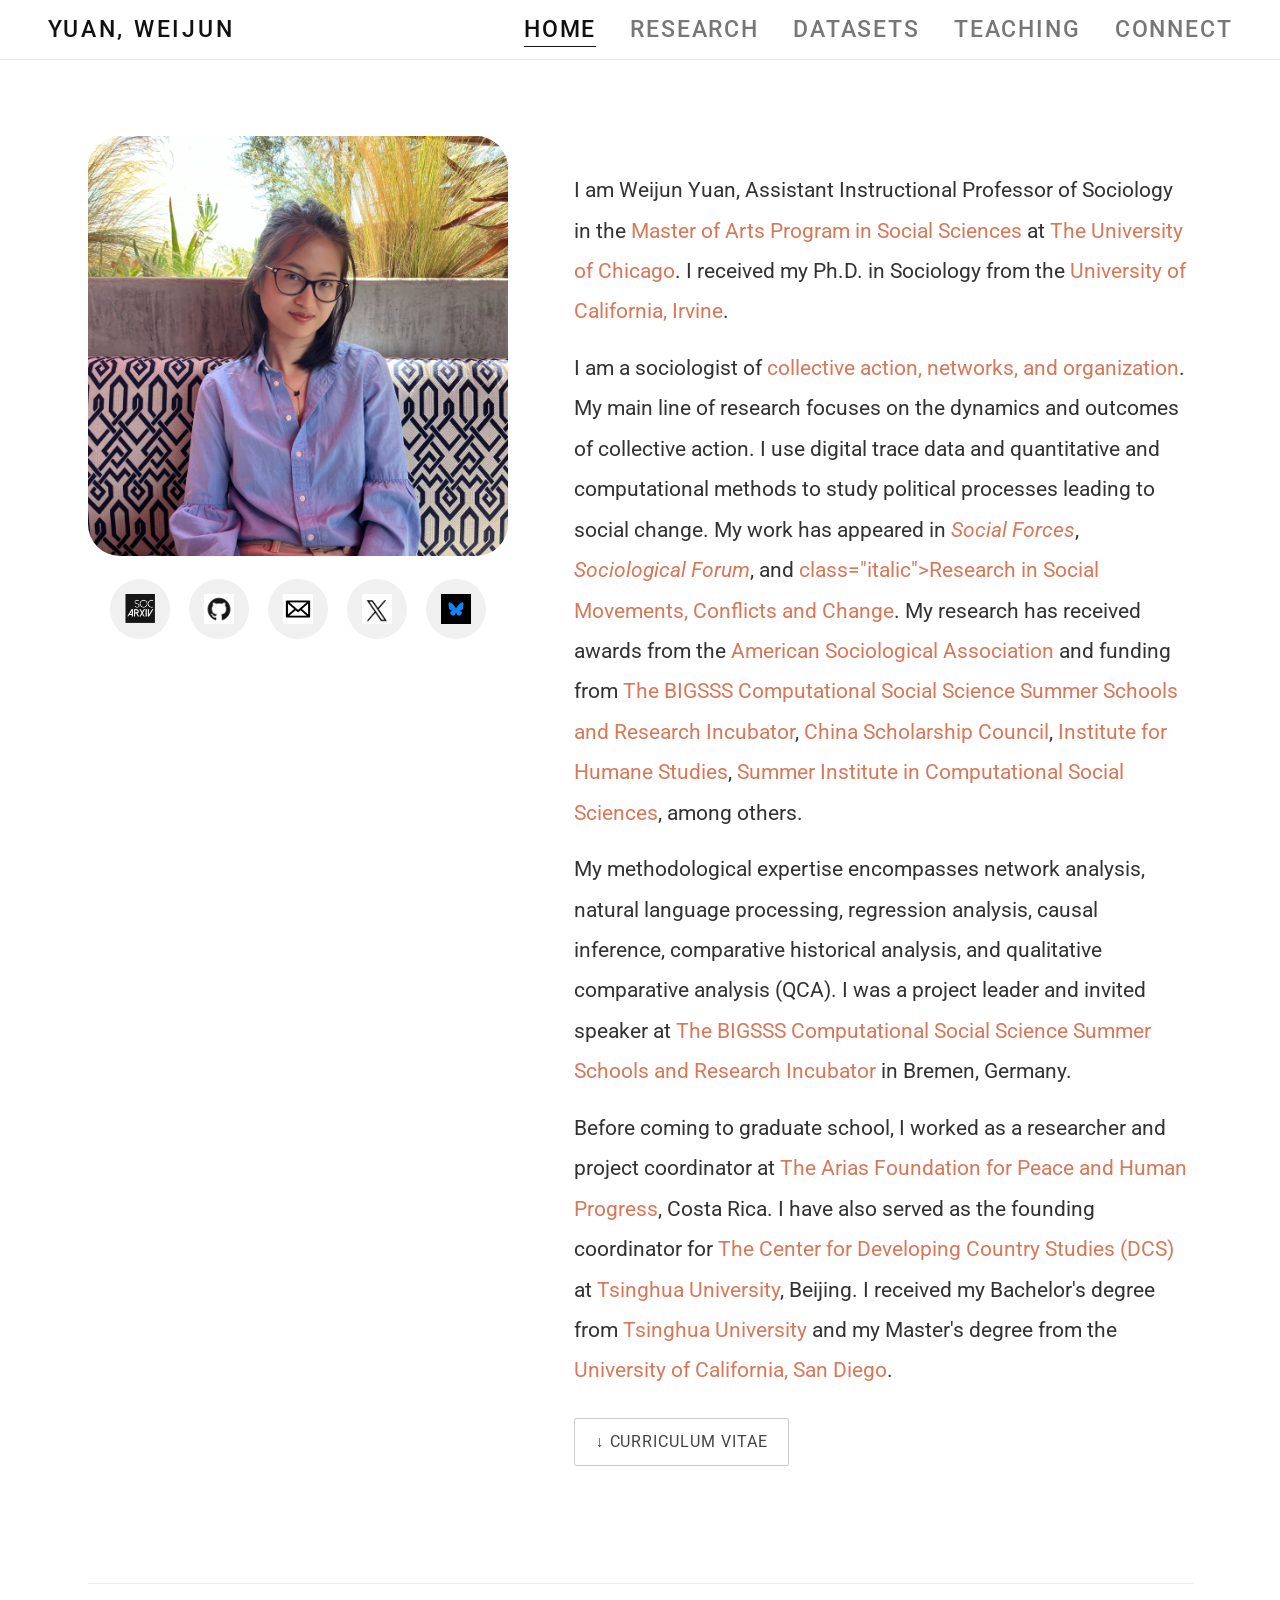
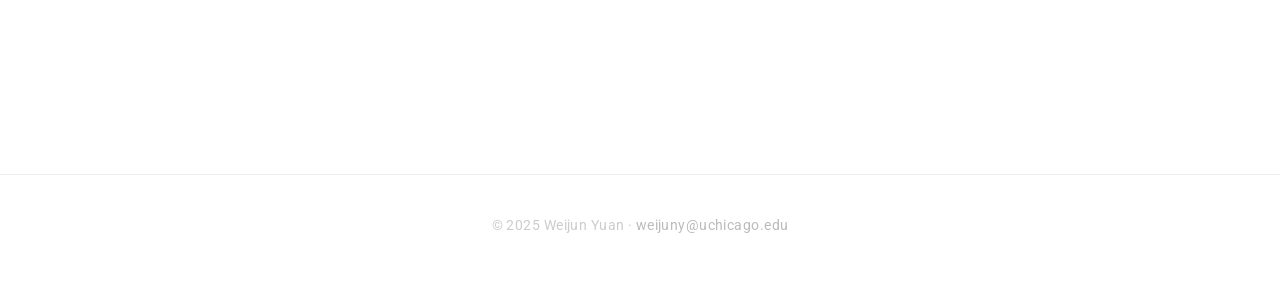
==== index.html @ cd9b41c4 "Update index.html" ====
<!DOCTYPE html>
<html lang="en">
<head>
  <meta charset="UTF-8" />
  <meta name="viewport" content="width=device-width, initial-scale=1.0" />
  <title>Weijun Yuan</title>
  <link rel="stylesheet" href="style.css" />
</head>
<body>

<!-- Navigation -->
<nav>
  <div class="nav-brand"><a href="index.html">YUAN, Weijun</a></div>
  <ul class="nav-links">
    <li><a href="index.html" class="active">Home</a></li>
    <li><a href="research.html">Research</a></li>
    <li><a href="datasets.html">Datasets</a></li>
    <li><a href="teaching.html">Teaching</a></li>
    <li><a href="connect.html">Connect</a></li>
  </ul>
</nav>

<!-- Main Content -->
<main>

  <!-- Hero: Photo left + Text right -->
  <div class="home-hero">
    <div class="home-hero-photo">
      <img src="images/IMG_2944.jpg" alt="Weijun Yuan" />
      <div class="profile-social">
        <!-- OSF / SocArxiv -->
        <a href="https://osf.io/9rnuk/" target="_blank" rel="noopener" title="OSF">
          <img src="images/Soc%20Arxiv.jpg" alt="OSF" />
        </a>
        <!-- GitHub -->
        <a href="https://github.com/yuanweij" target="_blank" rel="noopener" title="GitHub">
          <img src="images/Github.png" alt="GitHub" />
        </a>
        <!-- Email -->
        <a href="mailto:weijuny@uchicago.edu" title="Email">
          <img src="images/Email.jpg" alt="Email" />
        </a>
        <!-- X (Twitter) -->
        <a href="https://x.com/weijun7yuan" target="_blank" rel="noopener" title="X (Twitter)">
          <img src="images/X-twitter.png" alt="X" />
        </a>
        <!-- Bluesky -->
        <a href="https://bsky.app/profile/wyuan-soc.bsky.social" target="_blank" title="Bluesky">
          <img src="images/Bluesky.jpg" alt="Bluesky" />
        </a>
      </div>
    </div>

    <div class="home-hero-text">
      <div class="home-header">
        <h1></h1>
        <p class="tagline"></p>
      </div>

      <section style="margin-top:1.8rem;">
        <p>
          I am Weijun Yuan, Assistant Instructional Professor of Sociology in the
          <a href="https://mapss.uchicago.edu/" target="_blank">Master of Arts Program in Social Sciences</a> 
          at 
          <a href="https://www.uchicago.edu/" target="_blank">The University of Chicago</a>. 
          I received my Ph.D. in Sociology from the <a href="https://www.sociology.uci.edu/" target="_blank">University of California, Irvine</a>.
        </p>
        <p>
          I am a sociologist of 
          <span class="highlight">collective action, networks, and organization</span>. My main line of research focuses on the dynamics and outcomes of collective action. I use digital trace data and quantitative and computational methods to study political processes leading to social change. My work has appeared in
          <a href="https://academic.oup.com/sf" target="_blank" class="italic">Social Forces</a>,
          <a href="https://onlinelibrary.wiley.com/journal/15737799" target="_blank" class="italic">Sociological Forum</a>, and
          <a href="https://www.emerald.com/insight/publication/issn/0163-786X" target="_blank"> class="italic">Research in Social Movements, Conflicts and Change</a>.
          My research has received awards from the
          <a href="https://www.asanet.org/" target="_blank">American Sociological Association</a> and funding from
          <a href="https://www.bigsss-bremen.de/computational-social-science/" target="_blank">The BIGSSS Computational Social Science Summer Schools and Research Incubator</a>,
          <a href="https://www.csc.edu.cn/" target="_blank">China Scholarship Council</a>,
          <a href="https://www.theihs.org/" target="_blank">Institute for Humane Studies</a>,
          <a href="https://compsocialscience.github.io/SICSS/" target="_blank">Summer Institute in Computational Social Sciences</a>, among others.
        </p>
        <p>
          My methodological expertise encompasses network analysis, natural language processing, regression analysis, causal inference, comparative historical analysis, and qualitative comparative analysis (QCA). I was a project leader and invited speaker at
          <a href="https://www.bigsss-bremen.de/computational-social-science/" target="_blank">The BIGSSS Computational Social Science Summer Schools and Research Incubator</a> in Bremen, Germany.
        </p>
        <p>
          Before coming to graduate school, I worked as a researcher and project coordinator at
          <a href="https://arias.or.cr/" target="_blank">The Arias Foundation for Peace and Human Progress</a>, Costa Rica. I have also served as the founding coordinator for
          <a href="https://dcs.tsinghua.edu.cn/" target="_blank">The Center for Developing Country Studies (DCS)</a> at
          <a href="https://www.tsinghua.edu.cn/" target="_blank">Tsinghua University</a>, Beijing. I received my Bachelor's degree from
          <a href="https://www.tsinghua.edu.cn/" target="_blank">Tsinghua University</a> and my Master's degree from the
          <a href="https://www.ucsd.edu/" target="_blank">University of California, San Diego</a>.
        </p>
        <a href="https://www.dropbox.com/scl/fi/51e9zlf8v60ox71qy14ur/cv_weijun-yuan_short.pdf?rlkey=0y07ghoshx89e9ls0js6tg4gv&st=wn84dobl&dl=0" class="cv-link" target="_blank">
          ↓ Curriculum Vitae
        </a>
      </section>
    </div>
  </div>


</main>

<footer>
  <p>© 2025 Weijun Yuan · <a href="mailto:weijuny@uchicago.edu">weijuny@uchicago.edu</a></p>
</footer>

</body>
</html>
---- style.css ----
/* ===== Google Fonts ===== */
@import url('https://fonts.googleapis.com/css2?family=Roboto:ital,wght@0,300;0,400;0,500;0,700;1,400;1,700&family=Droid+Sans:ital,wght@0,400;0,700&display=swap');

/* ===== Reset & Base ===== */
*, *::before, *::after {
  box-sizing: border-box;
  margin: 0;
  padding: 0;
}

html {
  font-size: 19px;
  scroll-behavior: smooth;
}

body {
  font-family: 'Roboto', 'Droid Sans', Helvetica, Arial, sans-serif;
  background-color: #fff;
  color: #1a1a1a;
  line-height: 1.8;
  -webkit-font-smoothing: antialiased;
}

a {
  color: #D97757;
  font-weight: 400;
  text-decoration: none;
  transition: color 0.15s;
}

a:hover {
  color: #b85e3a;
}

/* ===== Navigation ===== */
nav {
  position: sticky;
  top: 0;
  z-index: 100;
  background: #fff;
  border-bottom: 1px solid #e8e8e8;
  padding: 0 2.5rem;
  display: flex;
  align-items: center;
  justify-content: space-between;
  height: 60px;
}

.nav-brand a {
  font-family: 'Roboto', sans-serif;
  font-size: 1.2rem;
  font-weight: 500;
  color: #111;
  letter-spacing: 0.12em;
  text-transform: uppercase;
  text-decoration: none;
  white-space: nowrap;
}

.nav-brand a:hover {
  text-decoration: none;
  color: #000;
}

.nav-links {
  display: flex;
  align-items: center;
  gap: 1.8rem;
  list-style: none;
}

.nav-links li a {
  font-family: 'Roboto', sans-serif;
  font-size: 1.2rem;
  font-weight: 500;
  color: #777;
  letter-spacing: 0.08em;
  text-transform: uppercase;
  text-decoration: none;
  padding-bottom: 3px;
  border-bottom: 1.5px solid transparent;
  transition: color 0.15s, border-color 0.15s;
}

.nav-links li a:hover,
.nav-links li a.active {
  color: #111;
  border-bottom-color: #111;
}

.nav-icons {
  display: flex;
  align-items: center;
  gap: 1.1rem;
}

.nav-icons a {
  display: inline-flex;
  align-items: center;
  color: #999;
  text-decoration: none;
  transition: color 0.15s;
}

.nav-icons a:hover {
  color: #111;
}

.nav-icons svg {
  width: 17px;
  height: 17px;
  fill: currentColor;
}

/* ===== Main Layout ===== */
main {
  max-width: 1200px;
  margin: 0 auto;
  padding: 4rem 2.5rem 6rem;
}

/* ===== Page Header ===== */
.page-header {
  margin-bottom: 3rem;
  padding-bottom: 1.8rem;
  border-bottom: 1px solid #eee;
}

.page-header h1 {
  font-family: 'Roboto', sans-serif;
  font-size: 1.8rem;
  font-weight: 400;
  letter-spacing: 0.08em;
  text-transform: uppercase;
  color: #111;
  margin-bottom: 0.3rem;
}

/* ===== Section Title ===== */
.section-title {
  font-family: 'Roboto', sans-serif;
  font-size: 0.68rem;
  font-weight: 400;
  letter-spacing: 0.18em;
  text-transform: uppercase;
  color: #aaa;
  margin-bottom: 1.2rem;
  padding-bottom: 0.5rem;
  border-bottom: 1px solid #eee;
}

/* ===== Home Page - Hero ===== */
.home-hero {
  display: grid;
  grid-template-columns: 420px 1fr;
  gap: 3.5rem;
  align-items: start;
  margin-bottom: 4rem;
  padding-bottom: 3rem;
  border-bottom: 1px solid #eee;
}

.home-hero-text {}

.home-header h1 {
  font-family: 'Roboto', sans-serif;
  font-size: 2.2rem;
  font-weight: 400;
  letter-spacing: 0.1em;
  text-transform: uppercase;
  color: #111;
  margin-bottom: 0.4rem;
  line-height: 1.2;
}

.home-header .tagline {
  font-size: 0.95rem;
  color: #888;
  font-weight: 400;
  margin-bottom: 1.5rem;
  letter-spacing: 0.02em;
}

.home-hero-photo {
  position: relative;
}

.home-hero-photo img {
  width: 100%;
  aspect-ratio: 1/1;       /* square */
  object-fit: cover;
  display: block;
  filter: grayscale(8%);
  border-radius: 32px;     /* rounded corners */
}

.profile-social {
  display: flex;
  justify-content: center;
  gap: 1.0rem;
  margin-top: 1.2rem;
}

.profile-social a {
  display: inline-flex;
  align-items: center;
  justify-content: center;
  width: 60px;
  height: 60px;
  border-radius: 50%;
  color: #4a5568;
  background: #f0f0f0;
  text-decoration: none;
  transition: all 0.2s ease;
  overflow: hidden;
}

.profile-social a:hover {
  color: #fff;
  background: #2563eb;
  transform: translateY(-2px);
  box-shadow: 0 4px 12px rgba(37, 99, 235, 0.3);
}

.profile-social svg {
  width: 30px;
  height: 30px;
  fill: currentColor;
}

.profile-social img {
  width: 30px;
  height: 30px;
  object-fit: contain;
  border-radius: 0;
  filter: none;
}

section {
  margin-bottom: 3.2rem;
}

section p {
  font-family: 'Roboto', sans-serif;
  font-size: 1.12rem;
  color: #333;
  line-height: 1.9;
  margin-bottom: 0.85rem;
  font-weight: 400;
}

section p:last-child {
  margin-bottom: 0;
}

section p a {
  color: #D97757;
  font-weight: 400;
  text-decoration: none;
}

section p a:hover {
  color: #b85e3a;
}

/* ===== Inline Highlights ===== */ 
.highlight {
  color: #D97757;
  font-weight: 400;
}

.italic {
  font-style: italic;
}

/* ===== Experience / Timeline entries ===== */
.exp-list {
  display: flex;
  flex-direction: column;
  gap: 0;
}

.exp-item {
  display: grid;
  grid-template-columns: 90px 1fr;
  gap: 0 1.5rem;
  padding: 0.65rem 0;
  border-bottom: 1px solid #f5f5f5;
  align-items: baseline;
}

.exp-item:last-child {
  border-bottom: none;
}

.exp-year {
  font-size: 0.78rem;
  color: #bbb;
  font-weight: 400;
  white-space: nowrap;
  padding-top: 0.1rem;
}

.exp-content {
  font-size: 0.92rem;
  color: #333;
  line-height: 1.55;
}

.exp-content strong {
  font-weight: 500;
  color: #111;
}

.exp-content .exp-sub {
  font-size: 0.82rem;
  color: #888;
  display: block;
  margin-top: 0.1rem;
}

/* ===== Method Tags ===== */
.tag-list {
  display: flex;
  flex-wrap: wrap;
  gap: 0.5rem;
  margin-top: 0.4rem;
}

.tag {
  background: #f7f7f7;
  color: #555;
  font-size: 0.78rem;
  font-weight: 400;
  padding: 0.25rem 0.75rem;
  border-radius: 2rem;
  border: 1px solid #e8e8e8;
  letter-spacing: 0.02em;
}

/* ===== CV Button ===== */
.cv-link {
  display: inline-flex;
  align-items: center;
  gap: 0.4rem;
  margin-top: 0.6rem;
  padding: 0.45rem 1.1rem;
  border: 1px solid #ccc;
  color: #444;
  border-radius: 2px;
  font-size: 0.82rem;
  font-weight: 400;
  letter-spacing: 0.06em;
  text-transform: uppercase;
  text-decoration: none;
  transition: border-color 0.15s, color 0.15s, background 0.15s;
}

.cv-link:hover {
  background: #111;
  border-color: #111;
  color: #fff;
  text-decoration: none;
}

/* ===== Research Paper Cards ===== */
.paper-list {
  display: flex;
  flex-direction: column;
  gap: 0;
}

.paper {
  display: grid;
  grid-template-columns: 440px 1fr;
  gap: 0 2.5rem;
  padding: 2.2rem 0;
  border-bottom: 1px solid #f0f0f0;
  align-items: start;
}

.paper:first-child {
  padding-top: 0;
}

.paper:last-child {
  border-bottom: none;
}

/* Alternate layout: even papers have text on left, image on right */
.paper.paper-reverse {
  grid-template-columns: 1fr 440px;
}

.paper.paper-reverse .paper-thumb {
  order: 2;
}

.paper.paper-reverse .paper-body {
  order: 1;
}

.paper-thumb {
  width: 440px;
  flex-shrink: 0;
}

.paper-thumb img {
  width: 100%;
  display: block;
  object-fit: contain;
  border: 1px solid #eee;
}

.paper-body {}

.paper-title {
  font-family: 'Roboto', sans-serif;
  font-size: 1.06rem;
  font-weight: 500;
  color: #111;
  line-height: 1.5;
  margin-bottom: 0.35rem;
}

.paper-title a {
  color: #111;
  text-decoration: none;
}

.paper-title a:hover {
  text-decoration: underline;
  text-decoration-color: #111;
}

.paper-meta {
  font-size: 0.88rem;
  color: #888;
  margin-bottom: 0.6rem;
  line-height: 1.55;
}

.paper-meta em {
  font-style: italic;
  color: #666;
}

.paper-meta .coauthor {
  color: #999;
}

.paper-award {
  display: inline-flex;
  align-items: center;
  gap: 0.3rem;
  font-size: 0.75rem;
  color: #92400e;
  background: #fef3c7;
  border: 1px solid #fde68a;
  padding: 0.18rem 0.6rem;
  border-radius: 2px;
  margin-bottom: 0.6rem;
  font-weight: 400;
  letter-spacing: 0.02em;
}

.paper-status {
  display: inline-block;
  font-size: 0.73rem;
  color: #2563eb;
  background: #eff6ff;
  border: 1px solid #bfdbfe;
  padding: 0.15rem 0.55rem;
  border-radius: 2px;
  margin-bottom: 0.55rem;
  letter-spacing: 0.03em;
  font-weight: 400;
}

/* Toggle abstract */
.abstract-toggle {
  background: none;
  border: none;
  font-size: 0.79rem;
  color: #999;
  cursor: pointer;
  padding: 0;
  margin-top: 0.35rem;
  display: inline-flex;
  align-items: center;
  gap: 0.25rem;
  letter-spacing: 0.04em;
  text-transform: uppercase;
  font-family: 'Roboto', sans-serif;
  font-weight: 400;
}

.abstract-toggle:hover {
  color: #333;
}

.abstract-toggle .toggle-arrow {
  display: inline-block;
  transition: transform 0.2s;
  font-size: 0.7rem;
}

.abstract-toggle.open .toggle-arrow {
  transform: rotate(90deg);
}

.abstract-content {
  margin-top: 0.75rem;
  font-size: 0.87rem;
  color: #555;
  line-height: 1.8;
  display: none;
  font-weight: 300;
  border-left: 2px solid #eee;
  padding-left: 1rem;
}

.abstract-content.open {
  display: block;
}

/* ===== Dataset Cards ===== */
.dataset-list {
  display: flex;
  flex-direction: column;
  gap: 0;
}

.dataset {
  display: grid;
  grid-template-columns: 440px 1fr;
  gap: 0 2.5rem;
  padding: 2.5rem 0;
  border-bottom: 1px solid #f0f0f0;
  align-items: start;
}

.dataset:first-child {
  padding-top: 0;
}

.dataset:last-child {
  border-bottom: none;
}

/* Alternate layout: even datasets have text on left, image on right */
.dataset.dataset-reverse {
  grid-template-columns: 1fr 440px;
}

.dataset.dataset-reverse .dataset-thumb {
  order: 2;
}

.dataset.dataset-reverse .dataset-body {
  order: 1;
}

.dataset-thumb {
  width: 440px;
  flex-shrink: 0;
}

.dataset-thumb img {
  width: 100%;
  display: block;
  object-fit: contain;
  border: 1px solid #eee;
}

.dataset-body {}

.dataset-title {
  font-family: 'Roboto', sans-serif;
  font-size: 1.06rem;
  font-weight: 500;
  color: #111;
  margin-bottom: 0.3rem;
  line-height: 1.45;
}

.dataset-title a {
  color: #111;
  text-decoration: none;
}

.dataset-title a:hover {
  text-decoration: underline;
  text-decoration-color: #111;
}

.dataset-pi {
  font-size: 0.86rem;
  color: #999;
  margin-bottom: 0.7rem;
  font-style: italic;
}

.dataset-body p {
  font-size: 0.96rem;
  color: #444;
  line-height: 1.75;
  margin-bottom: 0.5rem;
  font-weight: 400;
}

.dataset-link {
  display: inline-flex;
  align-items: center;
  gap: 0.3rem;
  font-size: 0.78rem;
  color: #777;
  text-decoration: none;
  letter-spacing: 0.05em;
  text-transform: uppercase;
  border-bottom: 1px solid #ccc;
  padding-bottom: 1px;
  transition: color 0.15s, border-color 0.15s;
}

.dataset-link:hover {
  color: #111;
  border-color: #111;
  text-decoration: none;
}

/* ===== Teaching ===== */
.teaching-grid {
  display: grid;
  grid-template-columns: 1fr 1fr;
  gap: 0 3rem;
  align-items: start;
}

.teaching-section {
  margin-bottom: 2.8rem;
}

.teaching-subsection {
  margin-bottom: 1.8rem;
}

.teaching-role {
  font-family: 'Roboto', sans-serif;
  font-size: 0.68rem;
  font-weight: 500;
  letter-spacing: 0.16em;
  text-transform: uppercase;
  color: #bbb;
  margin-bottom: 0.7rem;
}

.course-list {
  list-style: none;
  padding: 0;
}

.course-list li {
  font-size: 0.98rem;
  color: #333;
  padding: 0.45rem 0;
  border-bottom: 1px solid #f5f5f5;
  display: flex;
  justify-content: space-between;
  align-items: baseline;
  gap: 1rem;
  line-height: 1.5;
  font-weight: 400;
}

.course-list li:last-child {
  border-bottom: none;
}

.course-name {
  flex: 1;
}

.course-name a {
  color: #333;
  text-decoration: none;
}

.course-name a:hover {
  text-decoration: underline;
  text-decoration-color: #555;
  color: #111;
}

.course-level {
  font-size: 0.73rem;
  color: #bbb;
  white-space: nowrap;
  font-weight: 400;
}

/* ===== Connect ===== */
.connect-office-hours {
  margin-bottom: 3rem;
  padding-bottom: 2rem;
  font-weight: 500;
  border-bottom: 1px solid #eee;
}

.connect-office-hours h2 {
  font-family: 'Roboto', sans-serif;
  font-size: 1.4rem;
  font-weight: 500;
  color: #111;
  margin-bottom: 1rem;
  letter-spacing: 0.02em;
}

.connect-office-hours p {
  font-size: 1rem;
  color: #444;
  line-height: 1.85;
  margin-bottom: 0.8rem;
  font-weight: 400;
}

.connect-office-hours p:last-child {
  margin-bottom: 0;
}

.connect-office-hours a {
  color: #D97757;
  text-decoration: none;
  font-weight: 400;
}

.connect-office-hours a:hover {
  color: #b85e3a;
}

/* Contact Form */
.contact-form-section h2 {
  font-family: 'Roboto', sans-serif;
  font-size: 0.68rem;
  font-weight: 500;
  letter-spacing: 0.18em;
  text-transform: uppercase;
  color: #aaa;
  margin-bottom: 1.2rem;
  padding-bottom: 0.5rem;
  border-bottom: 1px solid #eee;
}

.contact-form {
  display: flex;
  flex-direction: column;
  gap: 1.1rem;
  margin-top: 0.8rem;
}

.form-row {
  display: grid;
  grid-template-columns: 1fr 1fr;
  gap: 1rem;
}

.form-group {
  display: flex;
  flex-direction: column;
  gap: 0.35rem;
}

.form-group label {
  font-size: 0.78rem;
  font-weight: 500;
  color: #888;
  letter-spacing: 0.06em;
  text-transform: uppercase;
}

.form-group input,
.form-group textarea {
  border: 1px solid #ddd;
  border-radius: 2px;
  padding: 0.6rem 0.85rem;
  font-size: 0.9rem;
  font-family: 'Roboto', inherit;
  font-weight: 400;
  color: #222;
  outline: none;
  transition: border-color 0.15s;
  background: #fff;
}

.form-group input:focus,
.form-group textarea:focus {
  border-color: #666;
}

.form-group textarea {
  resize: vertical;
  min-height: 130px;
  line-height: 1.7;
}

.form-submit {
  display: inline-flex;
  align-items: center;
  gap: 0.4rem;
  padding: 0.55rem 1.6rem;
  background: #111;
  color: #fff;
  border: none;
  border-radius: 2px;
  font-size: 0.8rem;
  font-family: 'Roboto', inherit;
  font-weight: 500;
  letter-spacing: 0.08em;
  text-transform: uppercase;
  cursor: pointer;
  transition: background 0.15s;
  align-self: flex-start;
}

.form-submit:hover {
  background: #333;
}

/* ===== Footer ===== */
footer {
  text-align: center;
  padding: 2rem 1rem 3rem;
  font-size: 0.76rem;
  color: #ccc;
  border-top: 1px solid #eee;
  font-weight: 400;
  letter-spacing: 0.03em;
}

footer a {
  color: #bbb;
  font-weight: 400;
}

footer a:hover {
  color: #888;
}

/* ===== Responsive ===== */
@media (max-width: 700px) {
  nav {
    padding: 0 1.2rem;
    flex-wrap: wrap;
    height: auto;
    padding-top: 0.6rem;
    padding-bottom: 0.6rem;
    gap: 0.5rem;
  }

  .nav-links {
    gap: 1rem;
  }

  main {
    padding: 2.5rem 1.4rem 4rem;
  }

  .home-hero {
    grid-template-columns: 1fr;
    gap: 2rem;
  }

  .home-hero-photo {
    max-width: 200px;
  }

  .home-header h1 {
    font-size: 1.6rem;
  }

  .paper {
    grid-template-columns: 1fr;
    gap: 1rem 0;
  }

  .paper-thumb {
    width: 100%;
    max-width: 200px;
  }

  .paper.paper-reverse {
    grid-template-columns: 1fr;
  }

  .paper.paper-reverse .paper-thumb {
    order: 0;
  }

  .paper.paper-reverse .paper-body {
    order: 0;
  }

  .dataset {
    grid-template-columns: 1fr;
    gap: 1rem 0;
  }

  .dataset-thumb {
    width: 100%;
    max-width: 320px;
  }

  .dataset.dataset-reverse {
    grid-template-columns: 1fr;
  }

  .dataset.dataset-reverse .dataset-thumb {
    order: 0;
  }

  .dataset.dataset-reverse .dataset-body {
    order: 0;
  }

  .teaching-grid {
    grid-template-columns: 1fr;
  }

  .form-row {
    grid-template-columns: 1fr;
  }
}
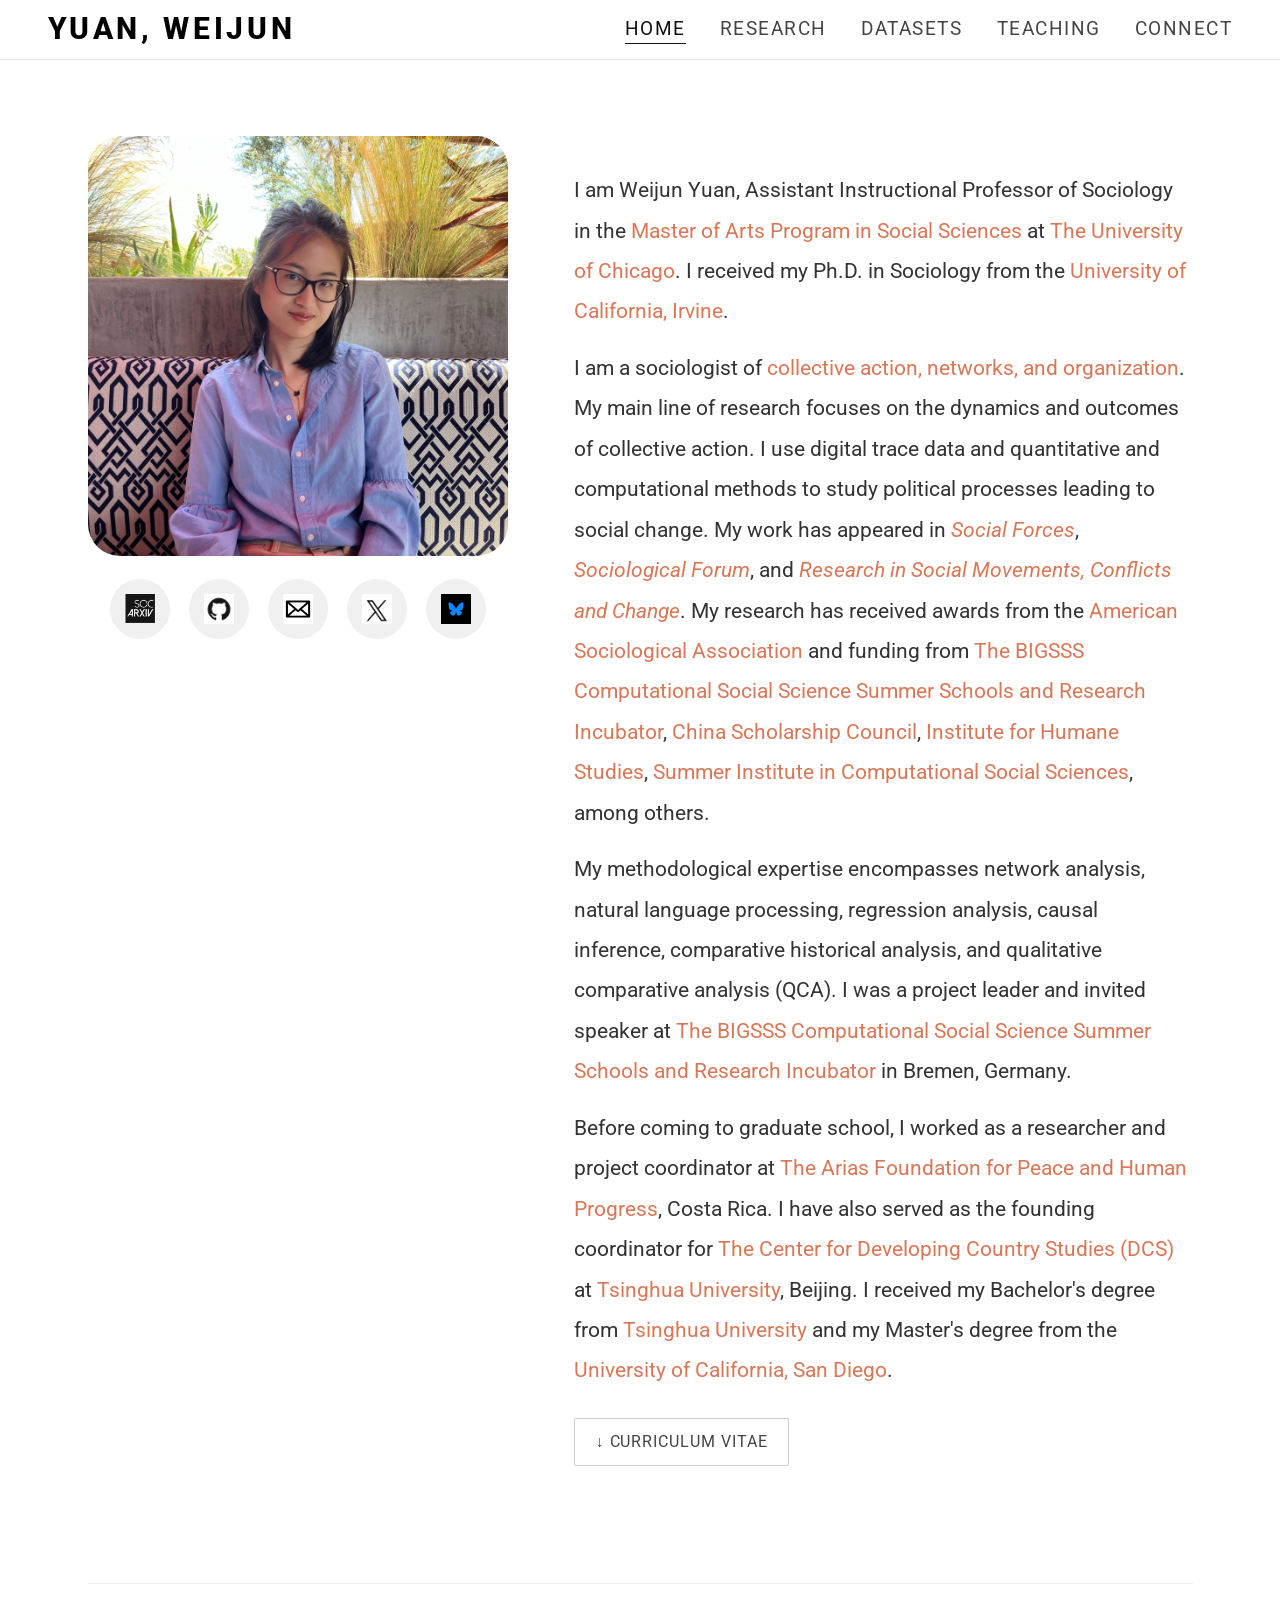
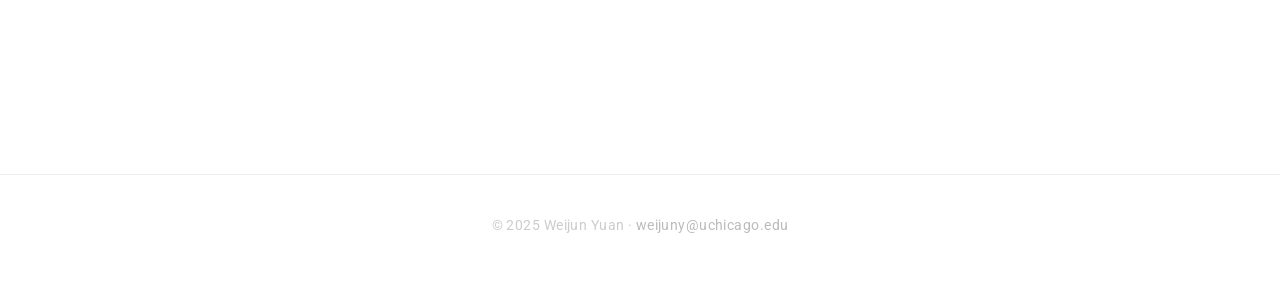
==== commit a785d34d: "Update index.html" ====
--- a/index.html
+++ b/index.html
@@ -70,7 +70,7 @@
           <span class="highlight">collective action, networks, and organization</span>. My main line of research focuses on the dynamics and outcomes of collective action. I use digital trace data and quantitative and computational methods to study political processes leading to social change. My work has appeared in
           <a href="https://academic.oup.com/sf" target="_blank" class="italic">Social Forces</a>,
           <a href="https://onlinelibrary.wiley.com/journal/15737799" target="_blank" class="italic">Sociological Forum</a>, and
-          <a href="https://www.emerald.com/insight/publication/issn/0163-786X" target="_blank"> class="italic">Research in Social Movements, Conflicts and Change</a>.
+          <a href="https://www.emerald.com/insight/publication/issn/0163-786X" target="_blank" class="italic">Research in Social Movements, Conflicts and Change</a>.
           My research has received awards from the
           <a href="https://www.asanet.org/" target="_blank">American Sociological Association</a> and funding from
           <a href="https://www.bigsss-bremen.de/computational-social-science/" target="_blank">The BIGSSS Computational Social Science Summer Schools and Research Incubator</a>,
--- a/style.css
+++ b/style.css
@@ -47,10 +47,9 @@
 }
 
 .nav-brand a {
-  font-family: 'Roboto', sans-serif;
-  font-size: 1.2rem;
-  font-weight: 500;
-  color: #111;
+  font-size: 1.6rem;
+  font-weight: 800;
+  color: #000;
   letter-spacing: 0.12em;
   text-transform: uppercase;
   text-decoration: none;
@@ -59,7 +58,7 @@
 
 .nav-brand a:hover {
   text-decoration: none;
-  color: #000;
+  color: #000000;
 }
 
 .nav-links {
@@ -70,10 +69,9 @@
 }
 
 .nav-links li a {
-  font-family: 'Roboto', sans-serif;
-  font-size: 1.2rem;
-  font-weight: 500;
-  color: #777;
+  font-size: 1rem;
+  font-weight: 400;
+  color: #444;
   letter-spacing: 0.08em;
   text-transform: uppercase;
   text-decoration: none;
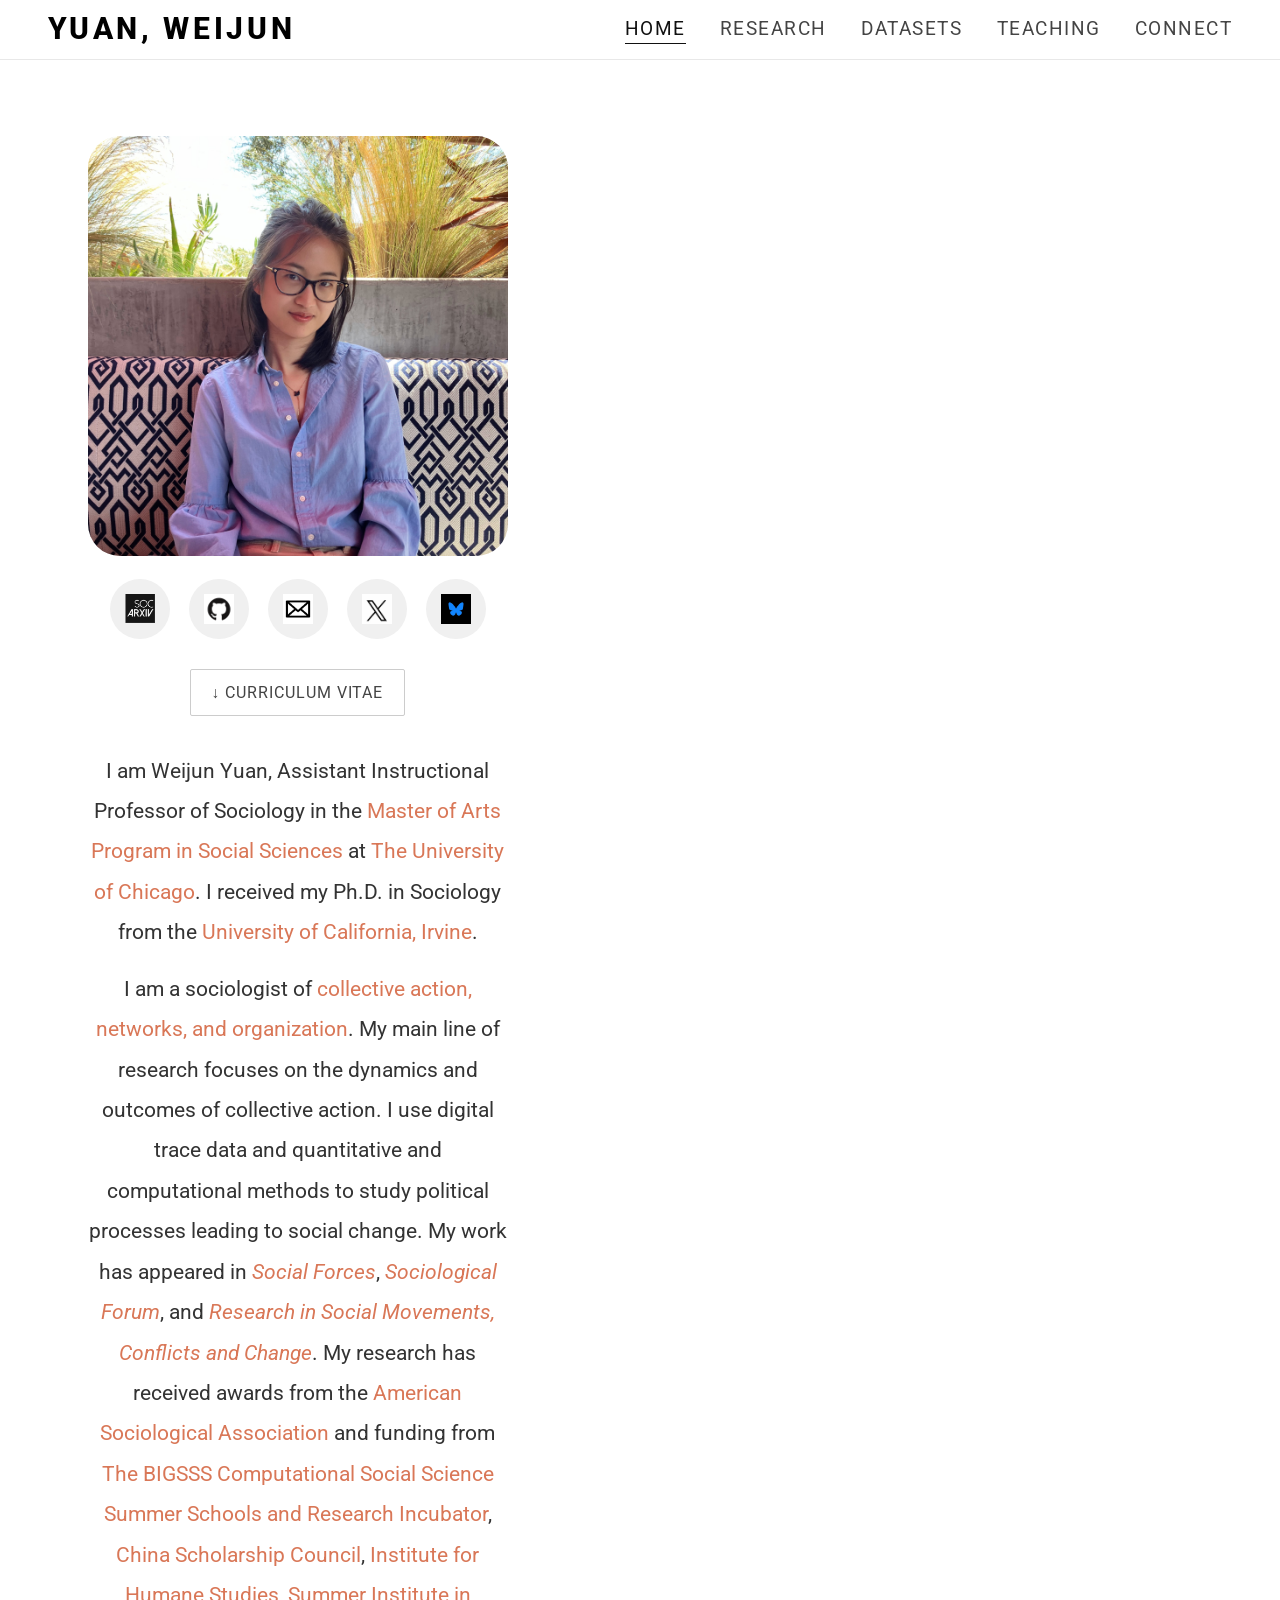
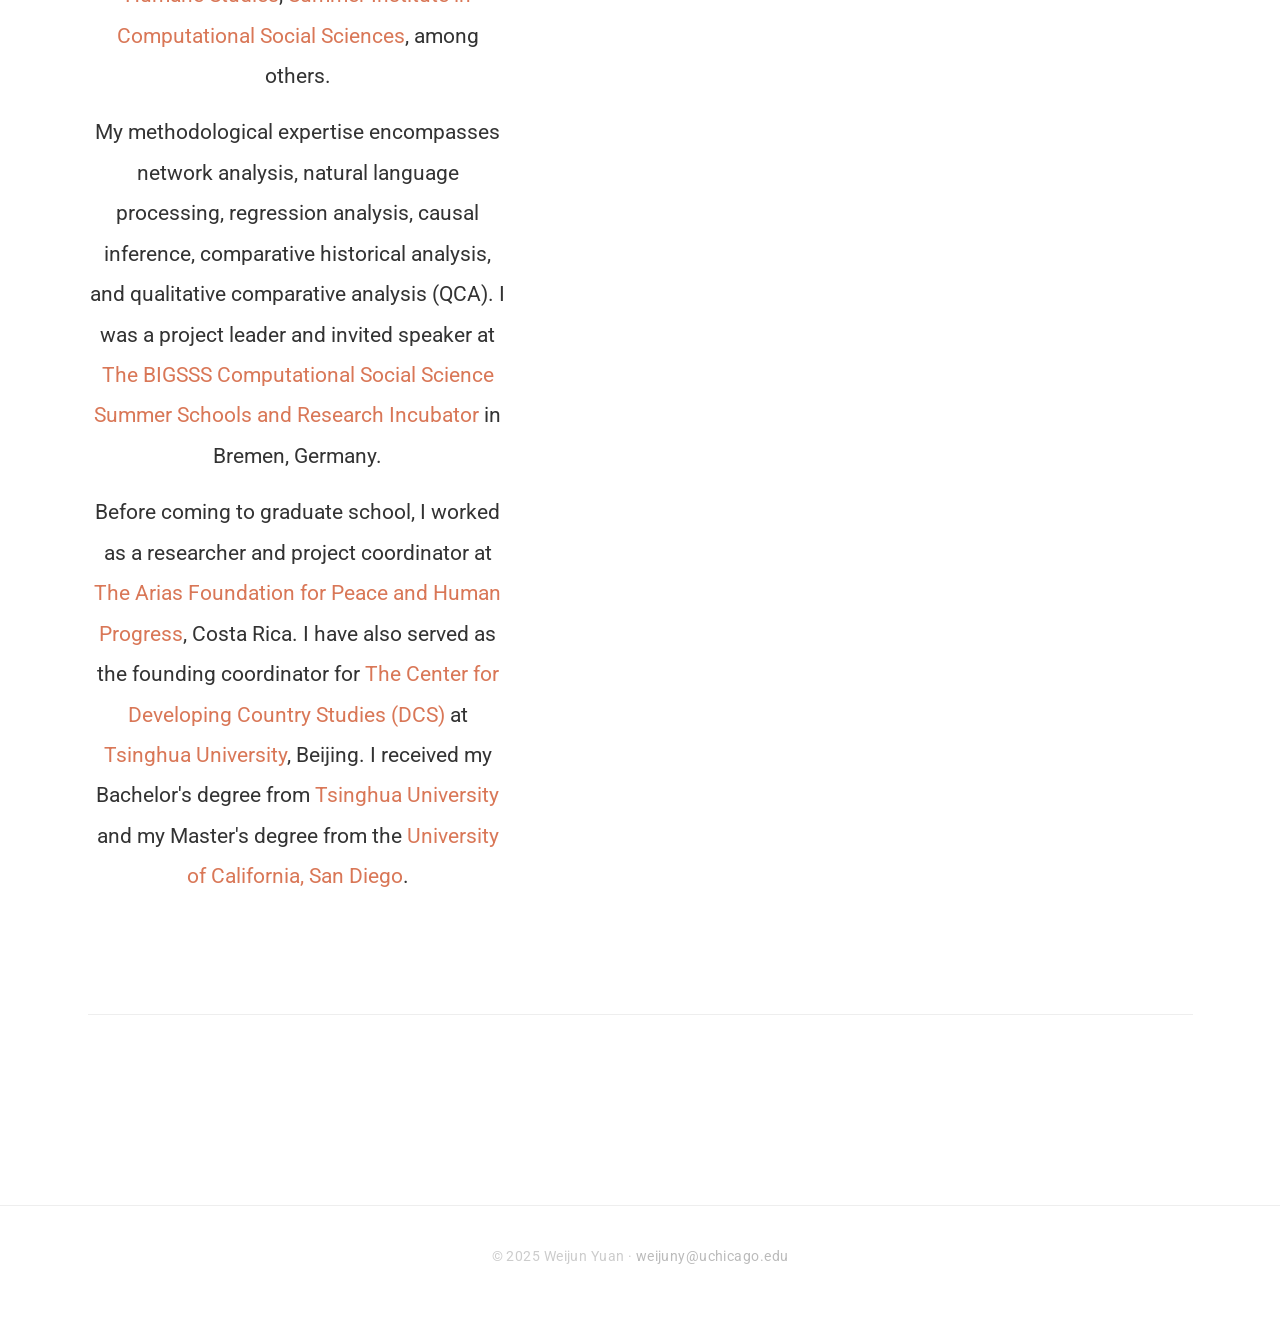
==== commit f0ae3ce7: "Update index.html" ====
--- a/index.html
+++ b/index.html
@@ -49,6 +49,13 @@
           <img src="images/Bluesky.jpg" alt="Bluesky" />
         </a>
       </div>
+      
+      <!-- CV Button -->
+      <div style="text-align: center; margin-top: 1rem;">
+      <a href="https://www.dropbox.com/scl/fi/51e9zlf8v60ox71qy14ur/cv_weijun-yuan_short.pdf?rlkey=0y07ghoshx89e9ls0js6tg4gv&st=wn84dobl&dl=0" class="cv-link" target="_blank">
+          ↓ Curriculum Vitae
+      </a>
+      <div>
     </div>
 
     <div class="home-hero-text">
@@ -90,9 +97,6 @@
           <a href="https://www.tsinghua.edu.cn/" target="_blank">Tsinghua University</a> and my Master's degree from the
           <a href="https://www.ucsd.edu/" target="_blank">University of California, San Diego</a>.
         </p>
-        <a href="https://www.dropbox.com/scl/fi/51e9zlf8v60ox71qy14ur/cv_weijun-yuan_short.pdf?rlkey=0y07ghoshx89e9ls0js6tg4gv&st=wn84dobl&dl=0" class="cv-link" target="_blank">
-          ↓ Curriculum Vitae
-        </a>
       </section>
     </div>
   </div>
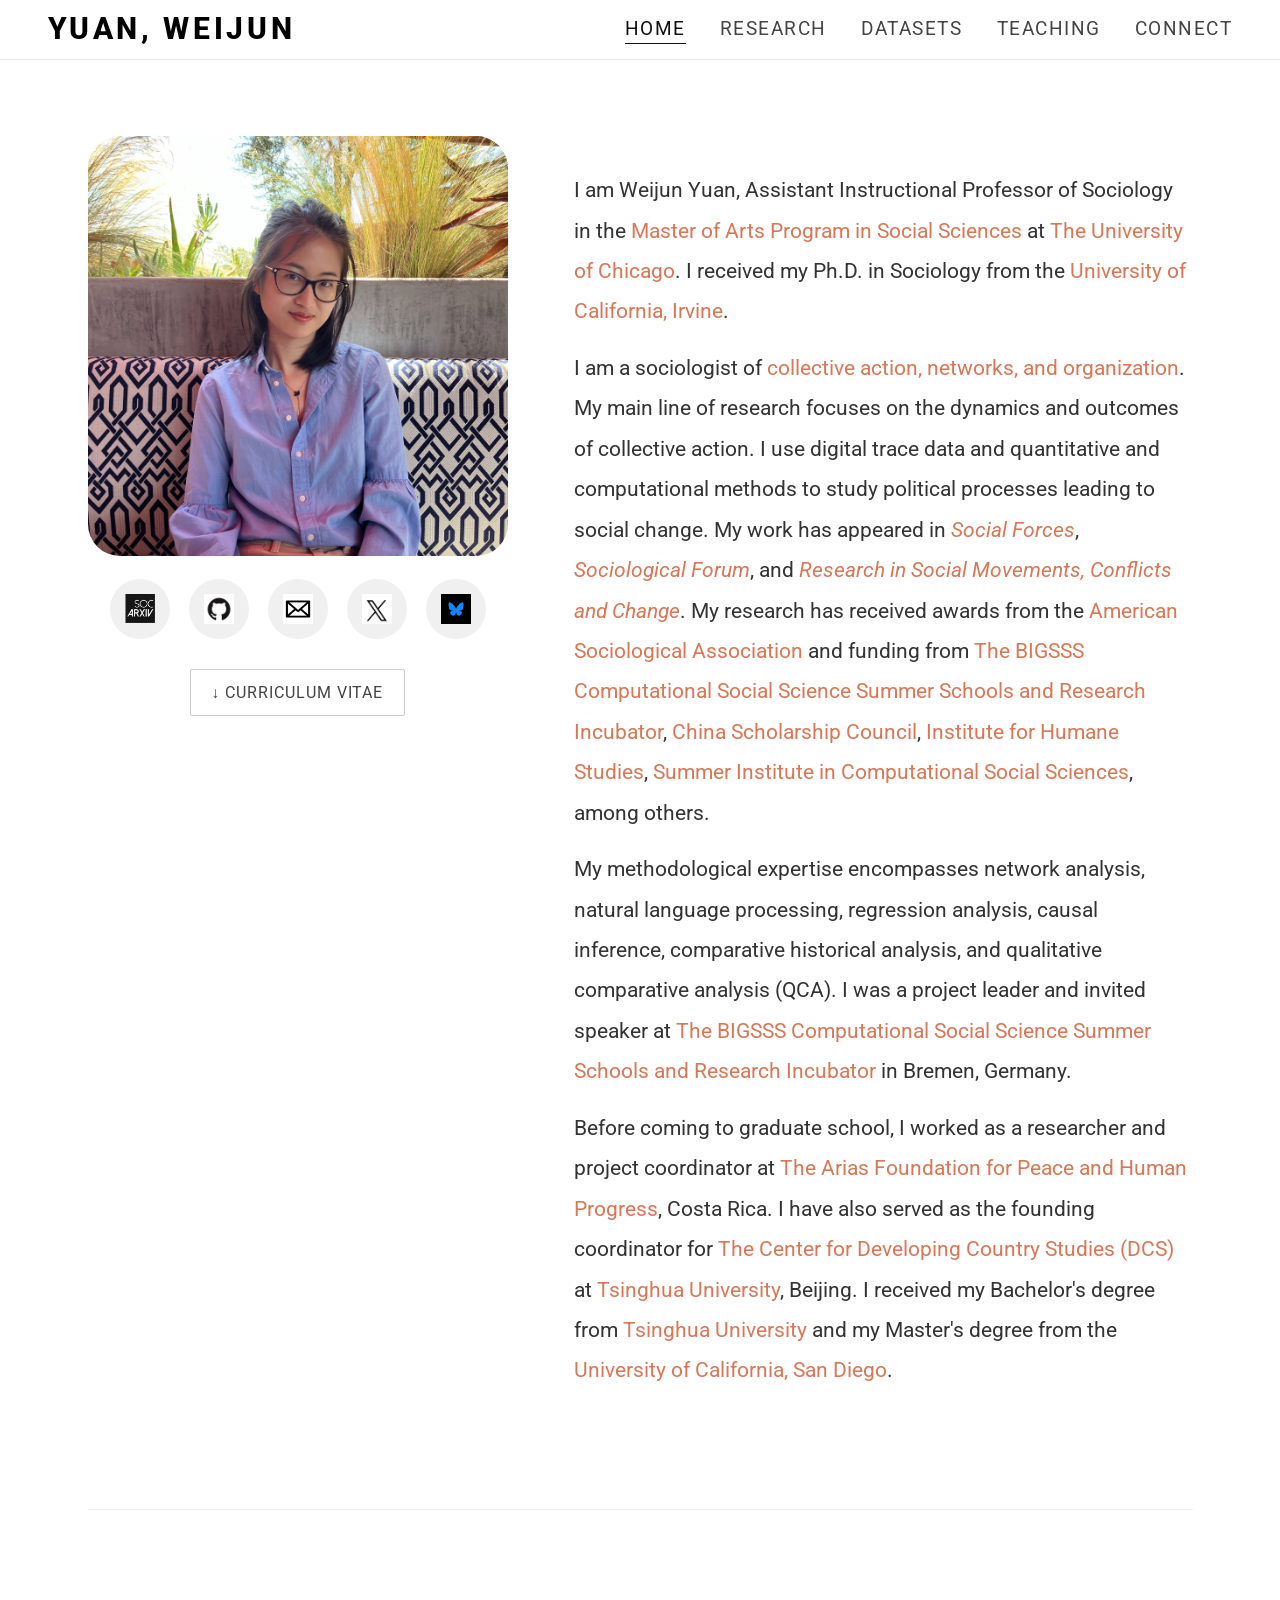
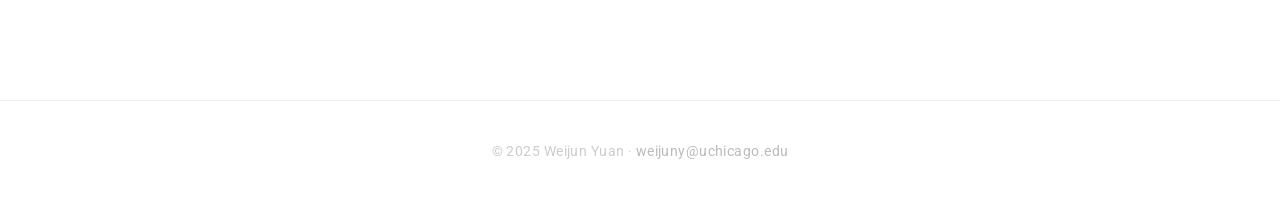
==== commit 0d74bb95: "Update index.html" ====
--- a/index.html
+++ b/index.html
@@ -52,10 +52,9 @@
       
       <!-- CV Button -->
       <div style="text-align: center; margin-top: 1rem;">
-      <a href="https://www.dropbox.com/scl/fi/51e9zlf8v60ox71qy14ur/cv_weijun-yuan_short.pdf?rlkey=0y07ghoshx89e9ls0js6tg4gv&st=wn84dobl&dl=0" class="cv-link" target="_blank">
-          ↓ Curriculum Vitae
-      </a>
-      <div>
+        <a href="https://www.dropbox.com/scl/fi/51e9zlf8v60ox71qy14ur/cv_weijun-yuan_short.pdf?rlkey=0y07ghoshx89e9ls0js6tg4gv&st=wn84dobl&dl=0" class="cv-link" target="_blank">
+          ↓ Curriculum Vitae</a>
+      </div>
     </div>
 
     <div class="home-hero-text">
@@ -99,6 +98,7 @@
         </p>
       </section>
     </div>
+        
   </div>
 
 
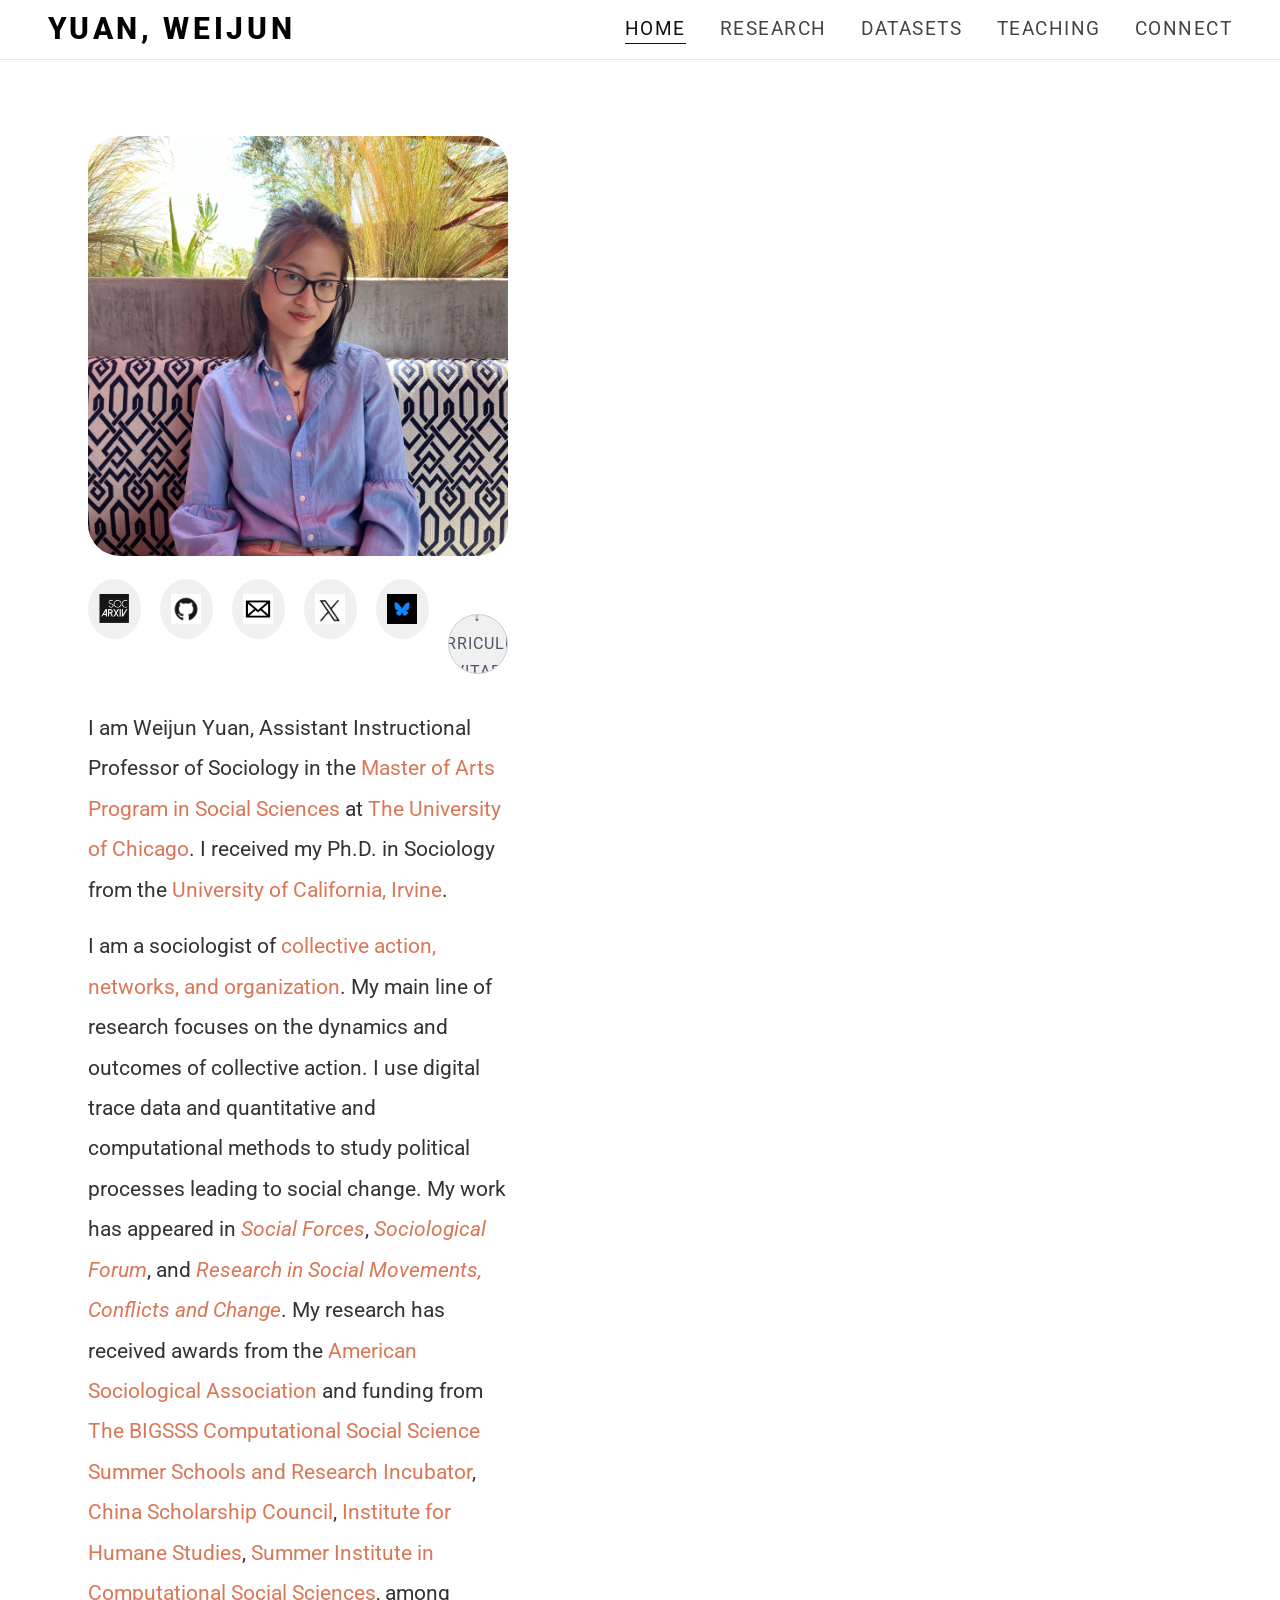
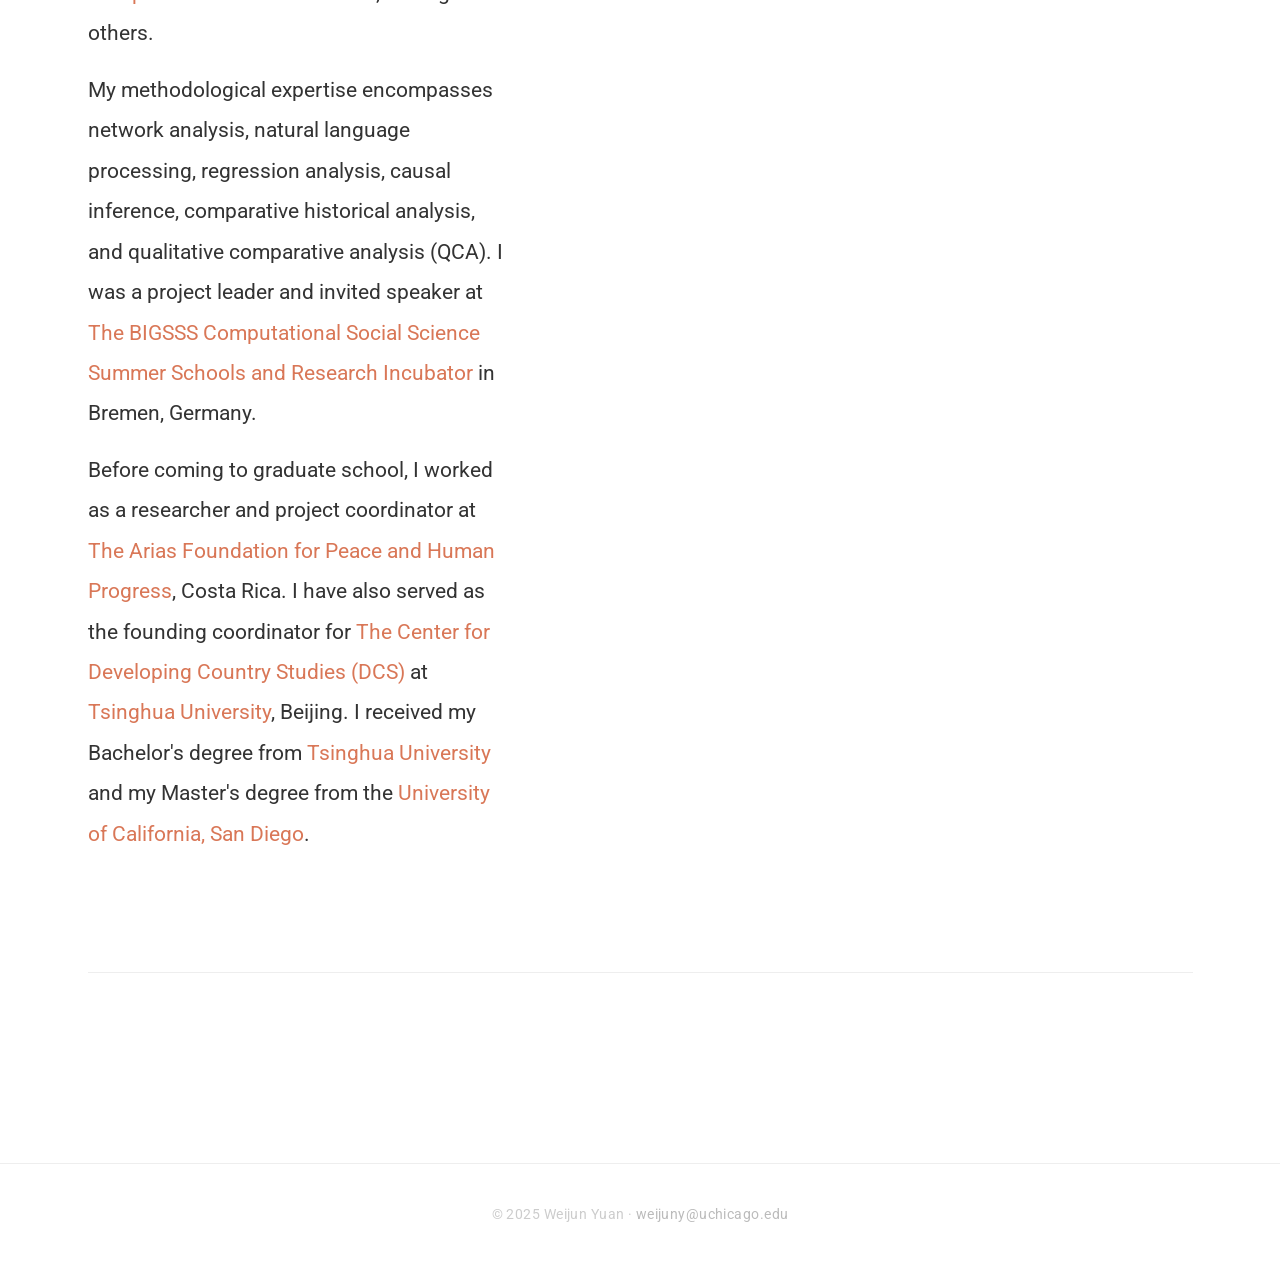
==== commit ecbaa46b: "Add files via upload" ====
--- a/index.html
+++ b/index.html
@@ -48,13 +48,14 @@
         <a href="https://bsky.app/profile/wyuan-soc.bsky.social" target="_blank" title="Bluesky">
           <img src="images/Bluesky.jpg" alt="Bluesky" />
         </a>
-      </div>
+      
       
       <!-- CV Button -->
       <div style="text-align: center; margin-top: 1rem;">
         <a href="https://www.dropbox.com/scl/fi/51e9zlf8v60ox71qy14ur/cv_weijun-yuan_short.pdf?rlkey=0y07ghoshx89e9ls0js6tg4gv&st=wn84dobl&dl=0" class="cv-link" target="_blank">
           ↓ Curriculum Vitae</a>
       </div>
+    
     </div>
 
     <div class="home-hero-text">
@@ -97,7 +98,7 @@
           <a href="https://www.ucsd.edu/" target="_blank">University of California, San Diego</a>.
         </p>
       </section>
-    </div>
+     </div>
         
   </div>
 
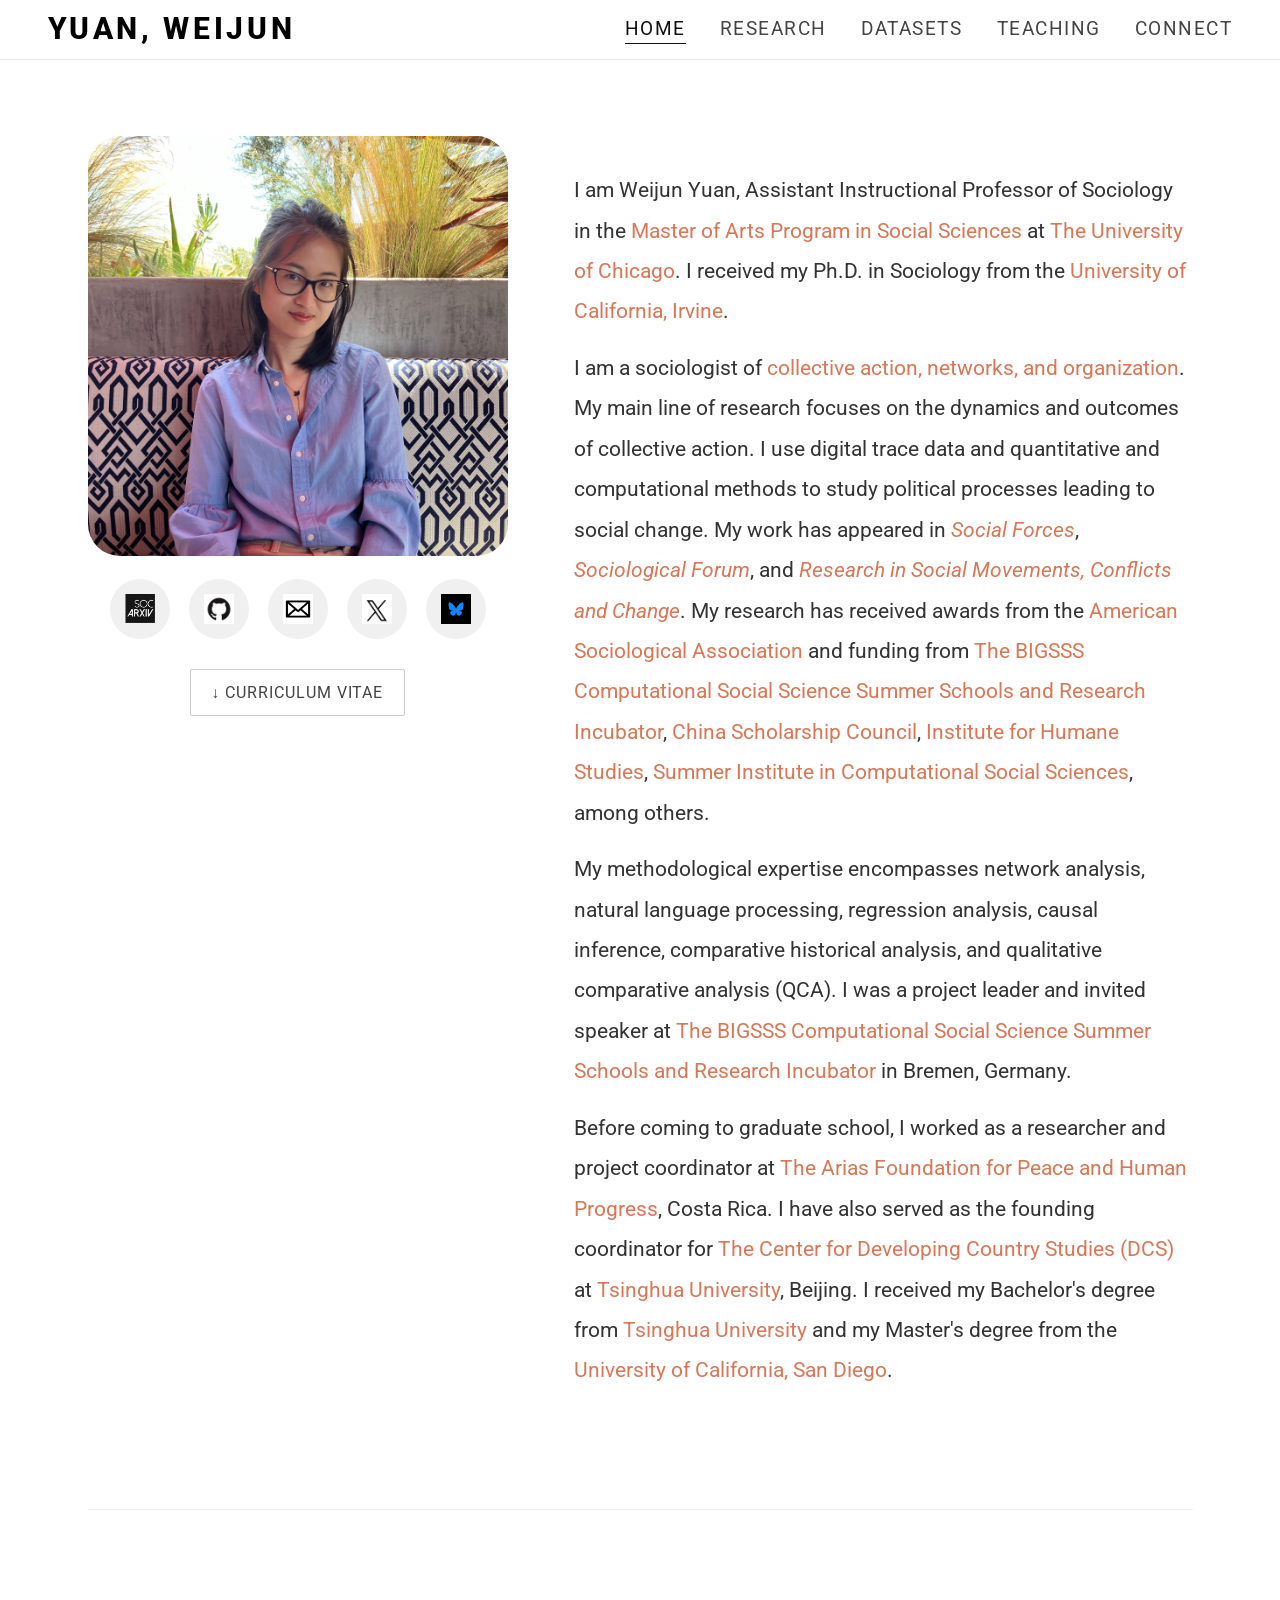
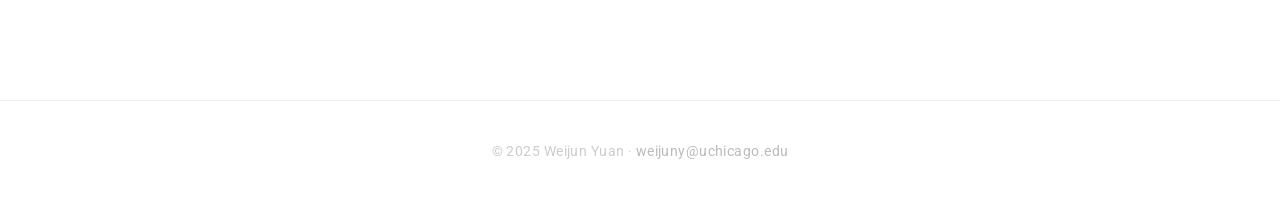
==== commit d30fe021: "Add files via upload" ====
--- a/index.html
+++ b/index.html
@@ -48,7 +48,7 @@
         <a href="https://bsky.app/profile/wyuan-soc.bsky.social" target="_blank" title="Bluesky">
           <img src="images/Bluesky.jpg" alt="Bluesky" />
         </a>
-      
+      </div>
       
       <!-- CV Button -->
       <div style="text-align: center; margin-top: 1rem;">
--- a/style.css
+++ b/style.css
@@ -645,7 +645,7 @@
 
 .teaching-role {
   font-family: 'Roboto', sans-serif;
-  font-size: 0.68rem;
+  font-size: 1.2rem;
   font-weight: 500;
   letter-spacing: 0.16em;
   text-transform: uppercase;
@@ -659,7 +659,7 @@
 }
 
 .course-list li {
-  font-size: 0.98rem;
+  font-size: 1rem;
   color: #333;
   padding: 0.45rem 0;
   border-bottom: 1px solid #f5f5f5;
@@ -691,7 +691,7 @@
 }
 
 .course-level {
-  font-size: 0.73rem;
+  font-size: 1.2rem;
   color: #bbb;
   white-space: nowrap;
   font-weight: 400;
@@ -739,7 +739,7 @@
 /* Contact Form */
 .contact-form-section h2 {
   font-family: 'Roboto', sans-serif;
-  font-size: 0.68rem;
+  font-size: 1rem;
   font-weight: 500;
   letter-spacing: 0.18em;
   text-transform: uppercase;
@@ -769,7 +769,7 @@
 }
 
 .form-group label {
-  font-size: 0.78rem;
+  font-size: 1rem;
   font-weight: 500;
   color: #888;
   letter-spacing: 0.06em;
